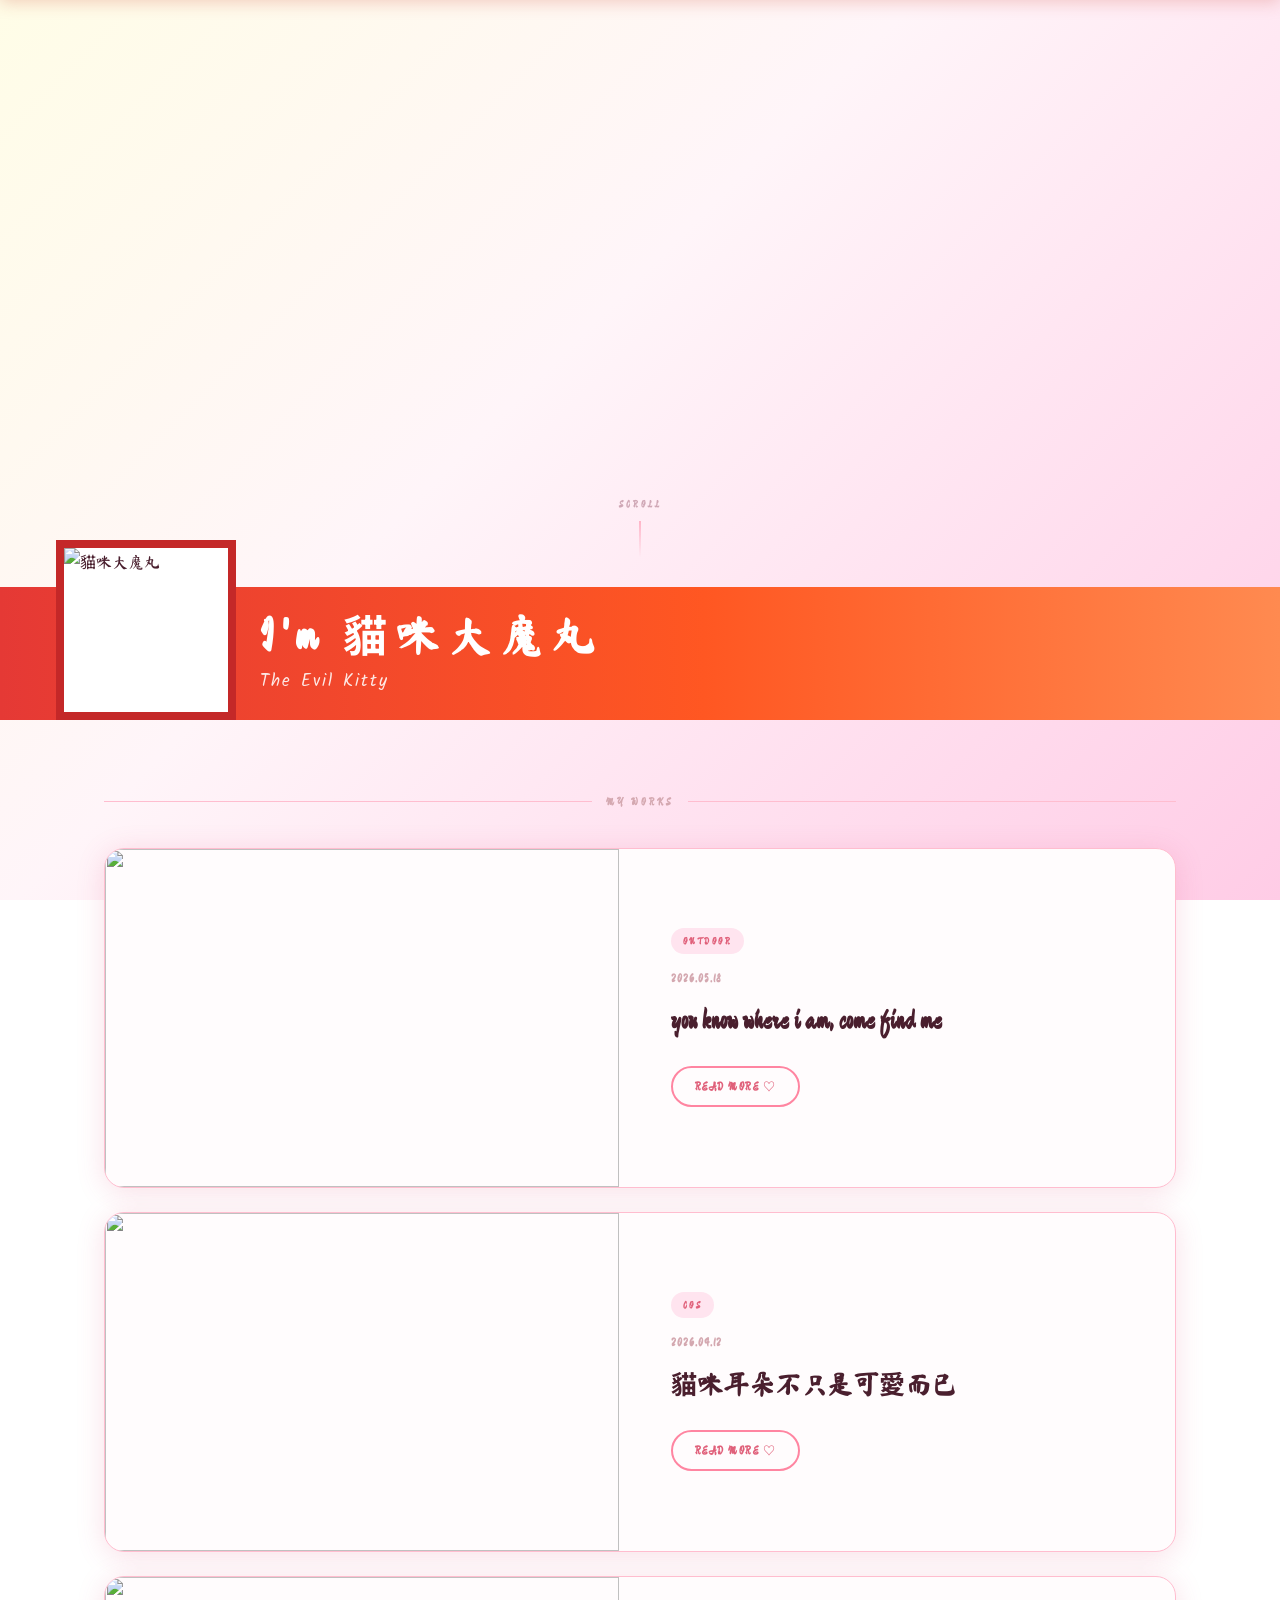
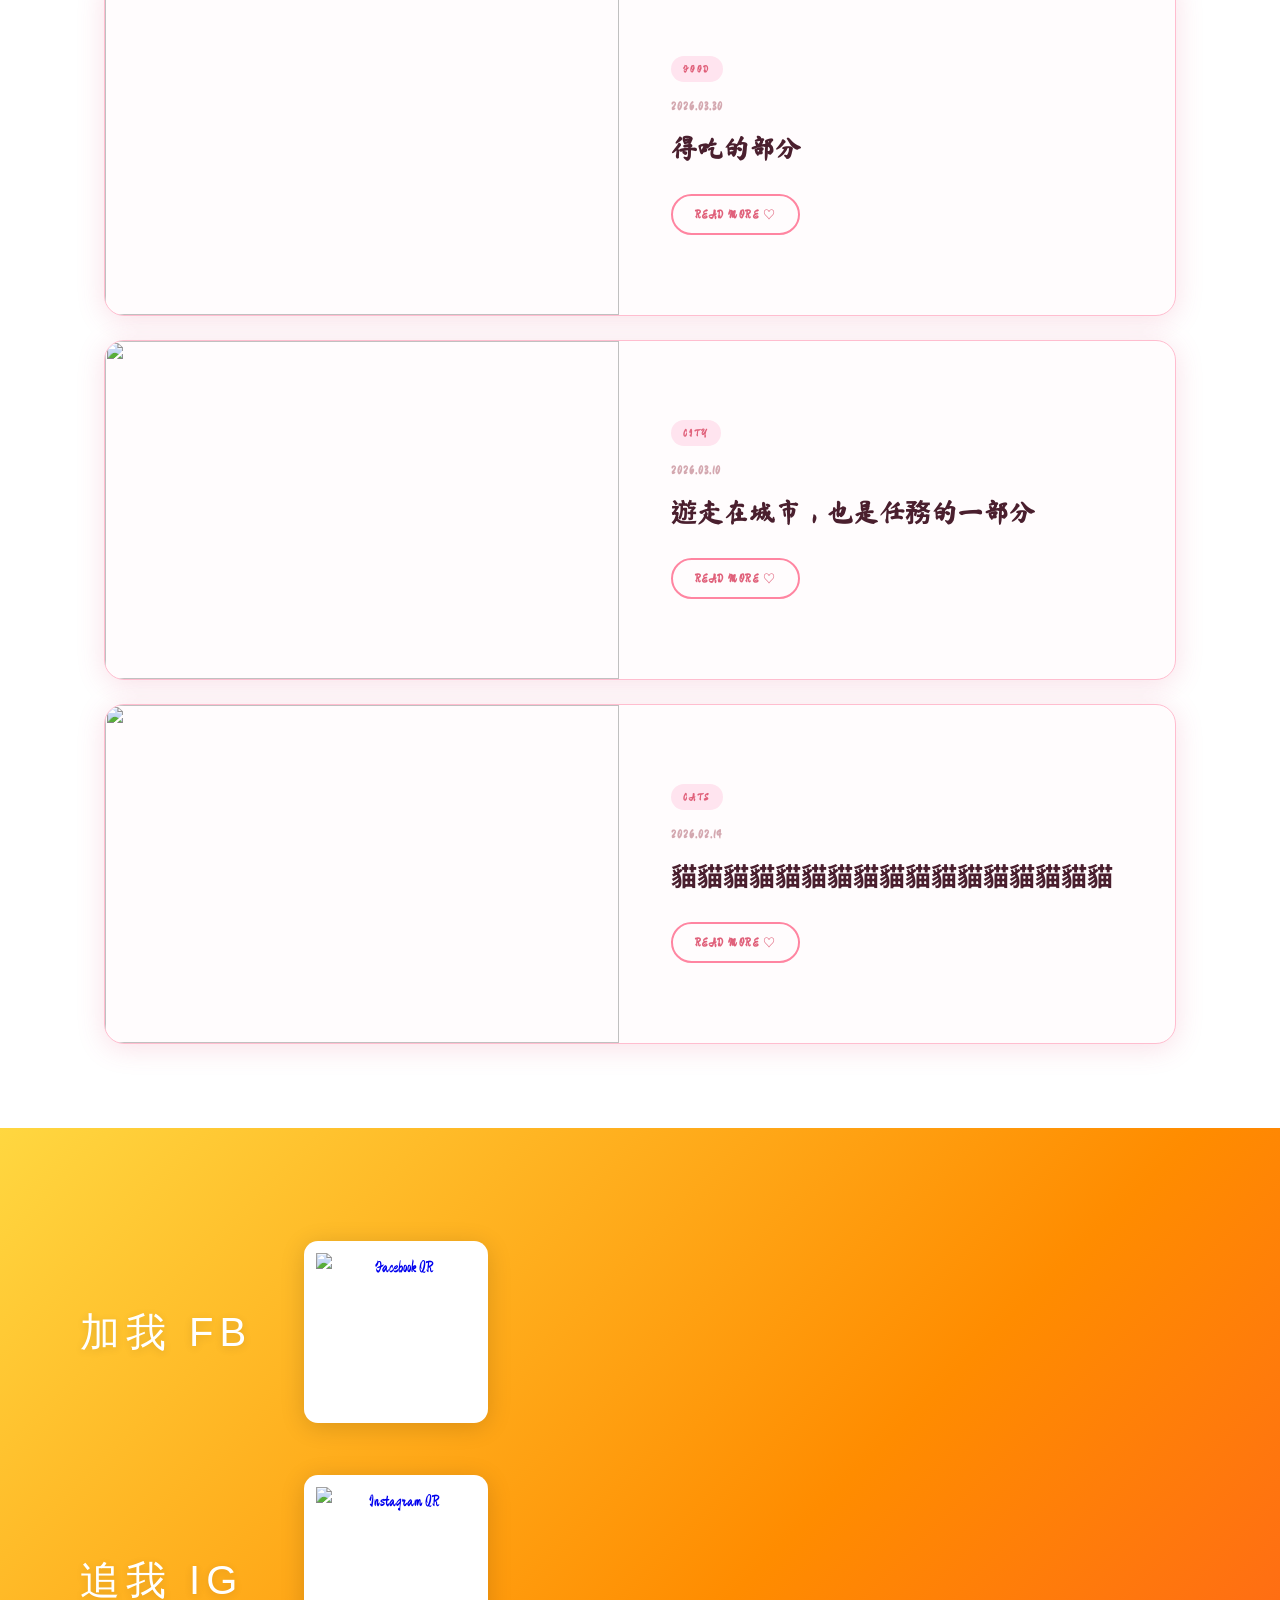
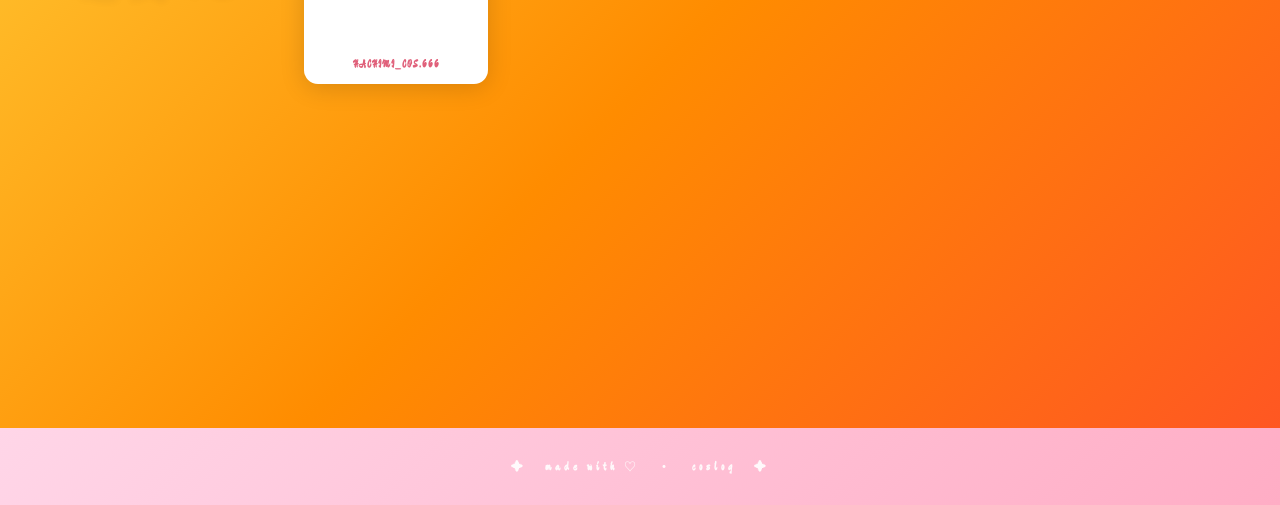
==== blog/index.html @ 072ed6ac "Add files via upload" ====
<!DOCTYPE html>
<html lang="zh-TW">
<head>
    <meta charset="UTF-8">
    <meta name="viewport" content="width=device-width, initial-scale=1.0">
    <title>貓咪大魔丸 の coslog</title>
    <link rel="stylesheet" href="style.css">
</head>
<body>

<!-- ====== FLOATING HEARTS BACKGROUND ====== -->
<div class="hearts-bg" id="hearts-bg"></div>

<!-- ====== STICKY NAV ====== -->
<nav class="sticky-nav" id="sticky-nav">
    <div class="nav-avatar">
        <img src="../elements/iconsmall.png" alt="avatar">
    </div>
    <span class="nav-brand" data-i18n="nav_brand">貓咪大魔丸 の Profile</span>
    <div class="nav-links">
        <a href="#about" data-i18n="nav_home">主頁</a>
        <a href="#works" data-i18n="nav_works">作品</a>
        <a href="#contact" data-i18n="nav_contact">聯繫我</a>
    </div>
    <div class="lang-wrapper">
        <button class="nav-lang" id="lang-btn" onclick="toggleLangMenu()">繁</button>
        <div class="lang-menu" id="lang-menu">
            <span class="lang-menu-item active" onclick="setLang('zh-tw')">繁體中文</span>
            <span class="lang-menu-item" onclick="setLang('zh-cn')">简体中文</span>
            <span class="lang-menu-item" onclick="setLang('en')">English</span>
            <span class="lang-menu-item" onclick="setLang('ja')">日本語</span>
        </div>
    </div>
</nav>

<!-- ====== SECTION 1 — ABOUT ====== -->
<section class="about-section" id="about">

    <div class="about-space">
        <div class="scroll-hint">
            <span data-i18n="scroll_hint">scroll</span>
            <div class="scroll-line"></div>
        </div>
    </div>

    <div class="about-band">
        <div class="about-photo">
            <img src="../elements/icon.png" alt="貓咪大魔丸">
        </div>
        <div class="about-info">
            <h2 class="about-name" data-i18n="about_name">I'm 貓咪大魔丸</h2>
            <p class="about-subtitle" data-i18n="about_subtitle">The Evil Kitty</p>
        </div>
    </div>

</section>

<!-- ====== SECTION 2 — WORKS ====== -->
<section class="works-section" id="works">
    <div class="container">
        <div class="section-label">
            <span data-i18n="works_label">my works</span>
        </div>

        <div class="posts-list">

            <a class="post-banner" href="post-1.html">
                <div class="banner-image">
                    <img class="slide active" src="../personal_blog/1/1.png" alt="">
                    <img class="slide" src="../personal_blog/1/2.JPG" alt="">
                </div>
                <div class="banner-body">
                    <span class="banner-tag">outdoor</span>
                    <p class="banner-date">2026.05.18</p>
                    <h2 class="banner-title" data-post-title="1">you know where i am, come find me</h2>
                    <span class="read-more-btn">read more ♡</span>
                </div>
            </a>

            <a class="post-banner" href="post-2.html">
                <div class="banner-image">
                    <img class="slide active" src="../personal_blog/2/1.jpg" alt="">
                    <img class="slide" src="../personal_blog/2/2.jpg" alt="">
                    <img class="slide" src="../personal_blog/2/3.jpg" alt="">
                    <img class="slide" src="../personal_blog/2/4.JPG" alt="">
                </div>
                <div class="banner-body">
                    <span class="banner-tag">cos</span>
                    <p class="banner-date">2026.04.12</p>
                    <h2 class="banner-title" data-post-title="2">貓咪耳朵不只是可愛而已</h2>
                    <span class="read-more-btn">read more ♡</span>
                </div>
            </a>

            <a class="post-banner" href="post-3.html">
                <div class="banner-image">
                    <img class="slide active" src="../personal_blog/3/1.jpg" alt="">
                    <img class="slide" src="../personal_blog/3/2.jpg" alt="">
                    <img class="slide" src="../personal_blog/3/3.jpg" alt="">
                </div>
                <div class="banner-body">
                    <span class="banner-tag">food</span>
                    <p class="banner-date">2026.03.30</p>
                    <h2 class="banner-title" data-post-title="3">得吃的部分</h2>
                    <span class="read-more-btn">read more ♡</span>
                </div>
            </a>

            <a class="post-banner" href="post-4.html">
                <div class="banner-image">
                    <img class="slide active" src="../personal_blog/4/1.JPG" alt="">
                    <img class="slide" src="../personal_blog/4/2.jpg" alt="">
                    <img class="slide" src="../personal_blog/4/3.jpg" alt="">
                </div>
                <div class="banner-body">
                    <span class="banner-tag">city</span>
                    <p class="banner-date">2026.03.10</p>
                    <h2 class="banner-title" data-post-title="4">遊走在城市，也是任務的一部分</h2>
                    <span class="read-more-btn">read more ♡</span>
                </div>
            </a>

            <a class="post-banner" href="post-5.html">
                <div class="banner-image">
                    <img class="slide active" src="../personal_blog/5/1.jpg" alt="">
                    <img class="slide" src="../personal_blog/5/2.jpg" alt="">
                    <img class="slide" src="../personal_blog/5/3.jpg" alt="">
                    <img class="slide" src="../personal_blog/5/4.jpg" alt="">
                    <img class="slide" src="../personal_blog/5/5.jpg" alt="">
                </div>
                <div class="banner-body">
                    <span class="banner-tag">cats</span>
                    <p class="banner-date">2026.02.14</p>
                    <h2 class="banner-title" data-post-title="5">貓貓貓貓貓貓貓貓貓貓貓貓貓貓貓貓貓</h2>
                    <span class="read-more-btn">read more ♡</span>
                </div>
            </a>

        </div>
    </div>
</section>

<!-- ====== SECTION 3 — CONTACT ====== -->
<section class="contact-section" id="contact">

    <div class="contact-content">
        <a class="qr-row" href="https://www.facebook.com/profile.php?id=100038332429070" target="_blank" rel="noopener">
            <span class="qr-label" data-i18n="contact_fb">加我 FB</span>
            <div class="qr-card">
                <img src="../elements/fb.png" alt="Facebook QR">
            </div>
        </a>
        <a class="qr-row" href="https://www.instagram.com/hachimi_cos.666/" target="_blank" rel="noopener">
            <span class="qr-label" data-i18n="contact_ig">追我 IG</span>
            <div class="qr-card">
                <img src="../elements/ig.png" alt="Instagram QR">
                <span class="qr-handle">HACHIMI_COS.666</span>
            </div>
        </a>
    </div>

    <!-- Doll decorations scattered at the bottom -->
    <div class="dolls-strip">
        <img class="doll-img" src="../elements/1.png" alt="" style="left:-1%;height:262px">
        <img class="doll-img" src="../elements/2.png" alt="" style="left:10%;height:238px">
        <img class="doll-img" src="../elements/3.png" alt="" style="left:23%;height:254px">
        <img class="doll-img" src="../elements/4.png" alt="" style="left:37%;height:275px">
        <img class="doll-img" src="../elements/5.png" alt="" style="left:52%;height:260px">
        <img class="doll-img" src="../elements/6.png" alt="" style="left:66%;height:242px">
        <img class="doll-img" src="../elements/7.png" alt="" style="left:80%;height:256px">
    </div>

</section>

<!-- ====== FOOTER ====== -->
<footer class="site-footer">
    <p>✦ &nbsp; made with ♡ &nbsp; · &nbsp; coslog &nbsp; ✦</p>
</footer>

<script>
(function () {

    /* ---- i18n ---- */
    var LANGS = ['zh-tw', 'zh-cn', 'en', 'ja'];
    var LANG_LABELS = { 'zh-tw': '繁', 'zh-cn': '简', 'en': 'EN', 'ja': '日' };
    var LANG_LINE   = { 'zh-tw': 0, 'zh-cn': 1, 'en': 2, 'ja': 3 };

    var i18n = {
        'zh-tw': {
            'nav_brand':     '貓咪大魔丸 の Profile',
            'nav_home':      '主頁',
            'nav_works':     '作品',
            'nav_contact':   '聯繫我',
            'about_name':    "I'm 貓咪大魔丸",
            'about_subtitle':'The Evil Kitty',
            'scroll_hint':   'scroll',
            'works_label':   'my works',
            'contact_fb':    '加我 FB',
            'contact_ig':    '追我 IG',
        },
        'zh-cn': {
            'nav_brand':     '猫咪大魔丸 の Profile',
            'nav_home':      '主页',
            'nav_works':     '作品',
            'nav_contact':   '联系我',
            'about_name':    "I'm 猫咪大魔丸",
            'about_subtitle':'The Evil Kitty',
            'scroll_hint':   'scroll',
            'works_label':   '我的作品',
            'contact_fb':    '加我 FB',
            'contact_ig':    '追我 IG',
        },
        'en': {
            'nav_brand':     '貓咪大魔丸 · Profile',
            'nav_home':      'Home',
            'nav_works':     'Works',
            'nav_contact':   'Contact',
            'about_name':    "I'm 貓咪大魔丸",
            'about_subtitle':'The Evil Kitty',
            'scroll_hint':   'scroll',
            'works_label':   'my works',
            'contact_fb':    'Add me on FB',
            'contact_ig':    'Follow me on IG',
        },
        'ja': {
            'nav_brand':     '猫耳魔丸 の Profile',
            'nav_home':      'ホーム',
            'nav_works':     '作品',
            'nav_contact':   '連絡先',
            'about_name':    "I'm 貓咪大魔丸",
            'about_subtitle':'The Evil Kitty',
            'scroll_hint':   'スクロール',
            'works_label':   '作品集',
            'contact_fb':    'FBを追加',
            'contact_ig':    'IGをフォロー',
        }
    };

    var currentLang = 'zh-tw';
    var postTitles  = {};   /* { 1: ['zh-tw', 'zh-cn', 'en', 'ja'], ... } */

    /* Apply one post's title to its banner element */
    function applyPostTitle(id) {
        var el    = document.querySelector('[data-post-title="' + id + '"]');
        var lines = postTitles[id];
        if (!el || !lines || !lines.length) return;
        var idx = LANG_LINE[currentLang] !== undefined ? LANG_LINE[currentLang] : 0;
        el.textContent = lines[idx] || el.textContent;
    }

    function applyLang(lang) {
        currentLang = lang;
        localStorage.setItem('lang', lang);
        document.documentElement.lang = lang === 'zh-tw' ? 'zh-TW' : lang === 'zh-cn' ? 'zh-CN' : lang;
        var data = i18n[lang] || i18n['zh-tw'];
        document.querySelectorAll('[data-i18n]').forEach(function (el) {
            var key = el.getAttribute('data-i18n');
            if (data[key] !== undefined) el.textContent = data[key];
        });
        var btn = document.getElementById('lang-btn');
        if (btn) btn.textContent = LANG_LABELS[lang] || lang;
        document.querySelectorAll('.lang-menu-item').forEach(function (item, idx) {
            item.classList.toggle('active', LANGS[idx] === lang);
        });
        /* update all banner titles */
        [1, 2, 3, 4, 5].forEach(applyPostTitle);
    }

    window.setLang = function (lang) {
        applyLang(lang);
        var menu = document.getElementById('lang-menu');
        if (menu) menu.classList.remove('open');
    };

    window.toggleLangMenu = function () {
        var menu = document.getElementById('lang-menu');
        if (menu) menu.classList.toggle('open');
    };

    document.addEventListener('click', function (e) {
        if (!e.target.closest('.lang-wrapper')) {
            var menu = document.getElementById('lang-menu');
            if (menu) menu.classList.remove('open');
        }
    });

    /* ---- Floating Hearts ---- */
    var container = document.getElementById('hearts-bg');
    var COUNT = 26;
    var COLORS = [
        [255, 182, 200],
        [255, 150, 175],
        [255, 105, 140],
        [255, 200, 215],
        [240,  96, 128],
    ];

    function rand(min, max) { return Math.random() * (max - min) + min; }

    for (var i = 0; i < COUNT; i++) {
        (function () {
            var el = document.createElement('div');
            el.className = 'heart';
            el.textContent = '♥';

            var size    = rand(18, 108);
            var blur    = Math.pow((size - 18) / 90, 0.75) * 13;
            var c       = COLORS[Math.floor(Math.random() * COLORS.length)];
            var opacity = rand(0.25, 0.62);
            var xPct    = rand(0, 52);
            var drift   = rand(-25, 55);
            var rot     = rand(-22, 22);
            var dur     = rand(11, 24);
            var delay   = rand(0, 18);

            el.style.cssText = [
                'bottom:-120px',
                'left:' + xPct.toFixed(1) + '%',
                'font-size:' + size.toFixed(1) + 'px',
                'color:rgba(' + c[0] + ',' + c[1] + ',' + c[2] + ',' + opacity.toFixed(2) + ')',
                'filter:blur(' + blur.toFixed(1) + 'px)',
                '--drift:' + drift.toFixed(1) + 'px',
                '--rot:' + rot.toFixed(1) + 'deg',
                'animation:floatHeart ' + dur.toFixed(1) + 's linear ' + delay.toFixed(1) + 's infinite',
                'position:absolute',
                'line-height:1',
                'pointer-events:none',
            ].join(';');

            container.appendChild(el);
        })();
    }

    /* ---- Sticky Nav ---- */
    var stickyNav = document.getElementById('sticky-nav');

    window.addEventListener('scroll', function () {
        stickyNav.classList.toggle('visible', window.scrollY > 320);
    }, { passive: true });

    /* ---- Hover-triggered loop slideshow -
---- blog/style.css ----
@import url('https://fonts.googleapis.com/css2?family=Ma+Shan+Zheng&family=Noto+Sans+TC:wght@300;400;500;700&family=Noto+Sans+JP:wght@400;700&family=Kalam:wght@400;700&display=swap');

*, *::before, *::after { box-sizing: border-box; margin: 0; padding: 0; }

:root {
    --bg-card: #fffcfd;
    --pink-100: #ffe4ef;
    --pink-200: #ffbdcf;
    --pink-300: #ff85a1;
    --pink-400: #e0607a;
    --text-900: #4a1f2e;
    --text-700: #7a4055;
    --text-300: #d4a8b0;
    --shadow: 0 2px 16px rgba(220,80,120,.1);
    --shadow-md: 0 4px 28px rgba(220,80,120,.18);
    --shadow-lg: 0 8px 48px rgba(220,80,120,.28);
    --r: 20px;
    --r-sm: 12px;
    --red-grad: linear-gradient(90deg, #E53935 0%, #FF5722 55%, #FF8A50 100%);
    --warm-grad: linear-gradient(135deg, #FFD740 0%, #FF8C00 55%, #FF5722 100%);
}

html { scroll-behavior: smooth; }

/* Cream → pink fixed background */
body {
    font-family: 'Ma Shan Zheng', 'Noto Sans TC', 'PingFang TC', 'Microsoft JhengHei', sans-serif;
    background: linear-gradient(135deg, #FFFDE7 0%, #FFF5F9 42%, #FFCCE6 100%);
    background-attachment: fixed;
    color: var(--text-900);
    min-height: 100vh;
    line-height: 1.8;
}

::-webkit-scrollbar { width: 7px; }
::-webkit-scrollbar-track { background: #ffe4ef; }
::-webkit-scrollbar-thumb { background: var(--pink-300); border-radius: 4px; }

/* ==========================================
   FLOATING HEARTS
   ========================================== */
.hearts-bg {
    position: fixed;
    inset: 0;
    z-index: 1;
    pointer-events: none;
}

@keyframes floatHeart {
    0%   { transform: translateX(0) translateY(0) rotate(0deg); opacity: 0; }
    8%   { opacity: 1; }
    84%  { opacity: 1; }
    100% {
        transform: translateX(var(--drift,20px)) translateY(calc(-120vh - 500px)) rotate(var(--rot,10deg));
        opacity: 0;
    }
}

/* ==========================================
   STICKY NAV  (red→orange, slides in on scroll)
   ========================================== */
.sticky-nav {
    position: fixed;
    top: 0; left: 0; right: 0;
    z-index: 100;
    background: var(--red-grad);
    height: 64px;
    padding: 0 36px;
    display: flex;
    align-items: center;
    gap: 18px;
    transform: translateY(-100%);
    transition: transform .32s ease;
    box-shadow: 0 2px 16px rgba(200,60,40,.25);
}

.sticky-nav.visible { transform: translateY(0); }

.nav-avatar {
    width: 46px; height: 46px;
    border-radius: 50%;
    border: 2.5px solid rgba(255,255,255,.65);
    overflow: hidden;
    flex-shrink: 0;
}

.nav-avatar img { width: 100%; height: 100%; object-fit: cover; display: block; }

.nav-avatar-placeholder {
    width: 100%; height: 100%;
    background: rgba(255,255,255,.25);
    display: flex; align-items: center; justify-content: center;
    font-size: 22px; color: white;
}

.nav-brand {
    font-family: 'Ma Shan Zheng', 'Noto Sans TC', sans-serif;
    font-size: 15px;
    color: white;
    letter-spacing: 2px;
    flex: 1;
    white-space: nowrap;
}

.nav-links {
    display: flex;
    gap: 28px;
}

.nav-links a {
    font-family: 'Ma Shan Zheng', 'Noto Sans TC', sans-serif;
    font-size: 17px;
    color: white;
    text-decoration: none;
    letter-spacing: 2px;
    transition: opacity .2s;
}

.nav-links a:hover { opacity: .72; }

.nav-lang {
    font-family: 'Ma Shan Zheng', 'Noto Sans TC', sans-serif;
    font-size: 17px;
    color: white;
    letter-spacing: 2px;
    background: none;
    border: none;
    cursor: pointer;
    padding: 4px 8px;
    border-radius: 6px;
    transition: background .2s;
}

.nav-lang:hover { background: rgba(255,255,255,.15); }

.lang-wrapper { position: relative; margin-left: 6px; }

.lang-menu {
    position: absolute;
    top: calc(100% + 10px);
    right: 0;
    background: rgba(170, 30, 10, 0.97);
    border-radius: 10px;
    overflow: hidden;
    display: none;
    box-shadow: 0 4px 24px rgba(0,0,0,.25);
    min-width: 132px;
    z-index: 200;
}

.lang-menu.open { display: block; }

.lang-menu-item {
    display: block;
    padding: 11px 18px;
    color: white;
    font-family: 'Ma Shan Zheng', 'Noto Sans TC', sans-serif;
    font-size: 15px;
    letter-spacing: 1px;
    cursor: pointer;
    transition: background .15s;
    user-select: none;
}

.lang-menu-item:hover { background: rgba(255,255,255,.15); }
.lang-menu-item.active { background: rgba(255,255,255,.22); }

/* ==========================================
   ABOUT SECTION  (page 1, 16:9 viewport)
   ========================================== */
.about-section {
    aspect-ratio: 16 / 9;
    display: flex;
    flex-direction: column;
    position: relative;
    z-index: 2;
}

.about-space {
    flex: 1;
    display: flex;
    align-items: flex-end;
    justify-content: center;
    padding-bottom: 30px;
}

.scroll-hint {
    display: flex;
    flex-direction: column;
    align-items: center;
    gap: 8px;
    color: rgba(155, 90, 110, 0.48);
    font-size: 10px; font-weight: 700;
    letter-spacing: 3px; text-transform: uppercase;
    animation: hintBounce 2.2s ease-in-out infinite;
    user-select: none;
}

.scroll-line { width: 1.5px; height: 36px; background: linear-gradient(to bottom, rgba(255,133,161,.55), transparent); }

@keyframes hintBounce {
    0%, 100% { transform: translateY(0); }
    50% { transform: translateY(8px); }
}

/* Red-orange band at bottom of about section */
.about-band {
    background: var(--red-grad);
    padding: 22px 60px 22px 260px;
    min-height: 108px;
    display: flex;
    align-items: center;
    position: relative;
}

/* Profile photo — sticks up from the band */
.about-photo {
    position: absolute;
    left: 56px;
    bottom: 0;
    width: 180px;
    height: 180px;
    border: 8px solid #c42828;
    overflow: hidden;
    background: white;
}

.about-photo img { width: 100%; height: 100%; object-fit: cover; display: block; }

.about-photo-placeholder {
    width: 100%; height: 100%;
    background: linear-gradient(135deg, #ffe4ef, #ffbdcf);
    display: flex; align-items: center; justify-content: center;
    font-size: 64px; color: var(--pink-300);
}

.about-info { color: white; }

.about-name {
    font-family: 'Ma Shan Zheng', 'Noto Sans TC', sans-serif;
    font-size: clamp(28px, 4vw, 44px);
    letter-spacing: 8px;
    line-height: 1.2;
    margin-bottom: 6px;
}

.about-subtitle {
    font-family: 'Kalam', 'Ma Shan Zheng', cursive;
    font-size: 17px;
    letter-spacing: 2px;
    color: rgba(255,255,255,.88);
}

#works, #contact { scroll-margin-top: 70px; }

/* ==========================================
   WORKS SECTION  (transparent, shows body bg + hearts)
   ========================================== */
.works-section {
    position: relative;
    z-index: 2;
    padding: 72px 0 84px;
}

.container { max-width: 1120px; margin: 0 auto; padding: 0 24px; }

.section-label {
    display: flex;
    align-items: center;
    gap: 14px;
    font-size: 11px;
    font-weight: 700;
    letter-spacing: 3px;
    text-transform: uppercase;
    color: var(--text-300);
    margin-bottom: 36px;
}

.section-label::before, .section-label::after {
    content: ''; flex: 1; height: 1px;
    background: var(--pink-200);
}

.posts-list { display: flex; flex-direction: column; gap: 24px; }

/* Post banner */
.post-banner {
    display: grid;
    grid-template-columns: 48% 52%;
    background: var(--bg-card);
    border-radius: var(--r);
    border: 1px solid var(--pink-200);
    box-shadow: var(--shadow-md);
    overflow: hidden;
    text-decoration: none;
    color: inherit;
    min-height: 340px;
    transition: box-shadow .35s, transform .35s;
}

.post-banner:hover { box-shadow: var(--shadow-lg); transform: translateY(-4px); }

.banner-image { position: relative; overflow: hidden; }

.banner-image .slide {
    position: absolute; inset: 0;
    width: 100%; height: 100%;
    object-fit: cover;
    opacity: 0;
    transition: opacity .55s ease;
}

.banner-image .slide.active { opacity: 1; }

.banner-body {
    padding: 44px 52px;
    display: flex;
    flex-direction: column;
    justify-content: center;
}

.banner-tag {
    display: inline-block;
    background: var(--pink-100);
    color: var(--pink-400);
    font-size: 10px; font-weight: 800;
    letter-spacing: 2.5px;
    text-transform: uppercase;
    padding: 4px 12px;
    border-radius: 20px;
    margin-bottom: 14px;
    width: fit-content;
}

.banner-date { font-size: 12px; color: var(--text-300); font-weight: 700; letter-spacing: 1px; margin-bottom: 12px; }

.banner-title {
    font-family: 'Ma Shan Zheng', 'Noto Sans TC', sans-serif;
    font-size: 26px; line-height: 1.45;
    color: var(--text-900);
    margin-bottom: 26px;
}

.read-more-btn {
    display: inline-flex; align-items: center; gap: 6px;
    color: var(--pink-400);
    font-size: 12px; font-weight: 800;
    letter-spacing: 1.5px; text-transform: uppercase;
    padding: 8px 22px;
    border: 2px solid var(--pink-300);
    border-radius: 30px;
    width: fit-content;
    transition: .25s;
}

.post-banner:hover .read-more-btn { background: var(--pink-300); color: white; }

/* ==========================================
   CONTACT SECTION  (warm yellow→orange, page 3)
   ========================================== */
.contact-section {
    background: var(--warm-grad);
    min-height: 100vh;
    position: relative;
    z-index: 2;
    overflow: hidden;
}

.contact-content {
    display: flex;
    flex-direction: column;
    gap: 52px;
    align-items: flex-start;
    justify-content: center;
    min-height: 100vh;
    padding: 80px 80px 310px;
}

/* Doll characters scattered at the bottom */
.dolls-strip {
    position: absolute;
    bottom: 0;
    left: 0;
    right: 0;
    height: 285px;
    pointer-events: none;
}

.doll-img {
    position: absolute;
    bottom: 0;
    width: auto;
}

.qr-row {
    display: flex;
    align-items: center;
    gap: 44px;
    text-decoration: none;
    transition: transform .25s;
}

.qr-row:hover { transform: translateX(8px); }

.qr-label {
    font-family: 'ZCOOL QingKe HuangYou', sans-serif;
    font-size: clamp(28px, 4vw, 40px);
    color: white;
    letter-spacing: 6px;
    min-width: 180px;
    text-shadow: 0 2px 8px rgba(0,0,0,.12);
}

.qr-card {
    background: white;
    border-radius: 14px;
    padding: 12px 12px 10px;
    box-shadow: 0 4px 24px rgba(0,0,0,.15);
    text-align: center;
}

.qr-card img { width: 160px; height: 160px; display: block; }

.qr-handle {
    display: block;
    font-size: 11px;
    font-weight: 800;
    letter-spacing: 1px;
    color: #E0607A;
    margin-top: 7px;
}

.qr-placeholder {
    width: 160px; height: 160px;
    background: #f5f5f5;
    display: flex; align-items: center; justify-content: center;
    color: #bbb;
    font-size: 13px;
    font-weight: 700;
    letter-spacing: 1px;
}

/* ==========================================
   FOOTER
   ========================================== */
.site-footer {
    background: linear-gradient(135deg, #ffd6e8, #ffadc5);
    text-align: center;
    padding: 28px 20px;
    position: relative;
    z-index: 2;
}

.site-footer p { color: rgba(255,255,255,.9); font-size: 12px; font-weight: 700; letter-spacing: 4px; }

/* ==========================================
   POST DETAIL PAGE — NEW LAYOUT
   ========================================== */
.post-detail-container {
    display: flex;
    flex-direction: column;
    min-height: 100vh;
    background: white;
}

.post-detail-top {
    background: var(--red-grad);
    height: 120px;
    display: flex;
    align-items: center;
    padding: 0 60px;
    position: relative;
    box-shadow: 0 4px 16px rgba(200,60,40,.15);
}

.post-detail-nav {
    display: flex;
    align-items: center;
    justify-content: space-between;
    width: 100%;
}

.post-detail-back {
    color: white;
    text-decoration: none;
    font-family: 'Ma Shan Zheng', 'Noto Sans TC', sans-serif;
    font-size: 14px;
    letter-spacing: 2px;
    padding: 6px 14px;
    border: 1.5px solid rgba(255,255,255,.5);
    border-radius: 6px;
    transition: .25s;
}

.post-detail-back:hover { background: rgba(255,255,255,.1); }

.post-detail-title {
    font-family: 'Ma Shan Zheng', 'Noto Sans TC', sans-serif;
    font-size: 20px;
    color: white;
    letter-spacing: 3px;
    flex: 1;
    text-align: center;
}

.post-detail-middle {
    flex: 1;
    display: grid;
    grid-template-columns: 1fr 1fr;
    gap: 0;
    background: white;
}

.post-detail-images {
    position: relative;
    overflow: hidden;
    background: #f5f5f5;
}

.post-detail-images img {
    width: 100%;
    height: 100%;
    object-fit: cover;
    display: block;
    transition: opacity .55s ease;
}

.post-detail-images img:not(.active) {
    opacity: 0;
    position: absolute;
    inset: 0;
}

.post-detail-content {
    background: linear-gradient(135deg, #ffe4ef 0%, #ffcce6 100%);
    padding: 60px;
    display: flex;
    flex-direction: column;
    justify-content: center;
}

.post-detail-content h2 {
    font-family: 'Ma Shan Zheng', 'Noto Sans TC', sans-serif;
    font-size: 32px;
    color: var(--text-900);
    line-height: 1.4;
    margin-bottom: 28px;
    letter-spacing: 2px;
}

.post-detail-content .text-block {
    font-family: 'Ma Shan Zheng', 'Noto Sans TC', 'PingFang TC', 'Microsoft JhengHei', sans-serif;
    font-size: 15px;
    line-height: 1.8;
    color: var(--text-700);
    margin-bottom: 18px;
}

.post-detail-bottom {
    background: var(--warm-grad);
    height: 100px;
    display: flex;
    align-items: center;
    padding: 0 60px;
    position: relative;
}

.post-detail-footer-text {
    font-family: 'Ma Shan Zheng', 'Noto Sans TC', sans-serif;
    font-size: 14px;
    color: white;
    letter-spacing: 2px;
}

/* ==========================================
   POST PAGE — HERO
   ========================================== */
.post-hero {
    background: linear-gradient(150deg, #ffd6e8 0%, #ffadc5 50%, #ff85a1 100%);
    padding: 52px 24px 60px;
    text-align: center;
    position: relative;
}

.back-link {
    position: absolute; top: 22px; left: 22px;
    display: inline-flex; align-items: center; gap: 6px;
    color: rgba(255,255,255,.9);
    text-decoration: none;
    font-size: 11px; font-weight: 800; letter-spacing: 1.5px;
    text-transform: uppercase;
    padding: 5px 14px;
    border: 1.5px solid rgba(255,255,255,.5);
    border-radius: 20px;
    transition: .25s;
}

.back-link:hover { background: rgba(255,255,255,.2); border-color: white; }

.post-hero-tag {
    display: inline-block;
    background: rgba(255,255,255,.25); color: white;
    font-size: 10px; font-weight: 800; letter-spacing: 2.5px;
    text-transform: uppercase;
    padding: 4px 16px; border-radius: 20px;
    margin-bottom: 18px;
}

.post-hero-title {
    font-family: 'ZCOOL QingKe HuangYou', 'Pacifico', sans-serif;
    font-size: clamp(26px, 5vw, 50px);
    color: white;
    text-shadow: 0 2px 10px rgba(140,20,60,.2);
    line-height: 1.3;
    max-width: 680px;
    margin: 0 auto 16px;
}

.post-hero-date { color: rgba(255,255,255,.75); font-size: 12px; font-weight: 700; letter-spacing: 2px; }

/* ==========================================
   POST PAGE — BODY
   ========================================== */
.post-body { max-width: 760px; margin: 0 auto; padding: 52px 24px 64px; }

.gallery { display: grid; gap: 8px; margin-bottom: 48px; }
.gallery-1 { grid-template-columns: 1fr; }
.gallery-2 { grid-template-columns: 1fr 1fr; }
.gallery-3 { grid-template-columns: 1fr 1fr; }
.gallery-4 { grid-template-columns: 1fr 1fr; }
.gallery-5 { grid-template-columns: 1fr 1fr; }

.gallery img {
    width: 100%; height: 100%; object-fit: cover; display: block;
    border-radius: 12px; aspect-ratio: 4/3; transition: opacity .3s;
}

.gallery img:hover { opacity: .9; }
.gallery-3 .g-main, .gallery-5 .g-main { grid-column: 1/-1; aspect-ratio: 16/9; }

.deco { text-align: center; color: var(--pink-300); font-size: 17px; letter-spacing: 10px; margin: 32px 0; }

.lang-block {
    margin-bottom: 20px; padding: 24px 28px;
    background: var(--bg-card);
    border-radius: var(--r-sm);
    border-left: 3px solid var(--pink-300);
    box-shadow: var(--shadow);
}

.lang-block:nth-child(2) { border-left-color: var(--pink-200); }
.lang-block:nth-child(3) { border-left-color: var(--pink-100); }

.lang-tag {
    display: inline-block;
    font-size: 10px; font-weight: 800; letter-spacing: 2px; text-transform: uppercase;
    color: var(--pink-400); background: var(--pink-100);
    padding: 2px 10px; border-radius: 10px; margin-bottom: 14px;
}

.lang-block p { font-size: 15.5px; line-height: 2; color: var(--text-700); }
.lang-zh p { font-family: 'Ma Shan Zheng','Noto Sans TC',sans-serif; font-size: 16px; color: var(--text-900); }
.lang-en p { font-style: italic; }
.lang-ja p { font-family: 'Noto Sans TC',sans-serif; }

.post-nav {
    max-width: 760px; margin: 0 auto 60px; padding: 0 24px;
    display: flex; gap: 14px; justify-content: space-between;
}

.post-nav a {
    flex: 1; padding: 14px 18px;
    background: var(--bg-card); border: 1px solid var(--pink-200);
    border-radius: var(--r-sm);
    text-decoration: none; color: var(--text-900);
    font-size: 13px; font-weight: 600; transition: .25s;
}

.post-nav a:hover { background: var(--pink-100); border-color: var(--pink-300); transform: translateY(-2px); box-shadow: var(--shadow); }

.nav-dir { display: block; font-size: 10px; color: var(--pink-400); font-weight: 800; letter-spacing: 1.5px; text-transform: uppercase; margin-bottom: 4px; }
.nav-prev { text-align: left; }
.nav-next { text-align: right; }
.post-nav .spacer { flex: 1; }

/* ==========================================
   POST EG LAYOUT  (matches eg/1-5 design)
   ========================================== */
.post-eg-layout {
    min-height: 100vh;
    padding-top: 64px;
    display: flex;
    align-items: center;
    background: linear-gradient(160deg, #fff8fa 0%, #fff0f5 60%, #ffe8f2 100%);
    position: relative;
    z-index: 2;
    overflow: hidden;
}

.post-bg-heart {
    position: absolute;
    color: rgba(255, 182, 200, 0.22);
    line-height: 1;
    pointer-events: none;
    user-select: none;
    z-index: 0;
    font-size: 380px;
}
.post-bg-heart--1 { top: -40px; right: 4%; }
.post-bg-heart--2 { bottom: -60px; right: 18%; font-size: 280px; }

/* Photo collage area */
.post-eg-photos {
    flex: 0 0 56%;
    position: relative;
    min-height: calc(100vh - 64px);
    z-index: 2;
}

.post-photo-card {
    position: absolute;
    background: white;
    padding: 6px;
    box-shadow: 0 4px 22px rgba(0,0,0,.13);
    transition: box-shadow .3s, transform .3s;
}

.post-photo-card img {
    display: block;
    width: 100%;
    height: 100%;
    object-fit: cover;
}

/* 2-photo layout — eg/1: two landscape photos staggered */
.photos-2 .post-photo-card:nth-child(1) {
    width: 390px; height: 272px;
    top: 12%; left: 3%;
    transform: rotate(-2deg);
}
.photos-2 .post-photo-card:nth-child(1):hover { transform: rotate(-2deg) scale(1.03); box-shadow: 0 10px 36px rgba(0,0,0,.2); }
.photos-2 .post-photo-card:nth-child(2) {
    width: 360px; height: 250px;
    top: 50%; left: 20%;
    transform: rotate(1.5deg);
}
.photos-2 .post-photo-card:nth-child(2):hover { transform: rotate(1.5deg) scale(1.03); box-shadow: 0 10px 36px rgba(0,0,0,.2); }

/* 3-photo layout — eg/3: 1 large upper-left + 1 lower-left + 1 right */
.photos-3 .post-photo-card:nth-child(1) {
    width: 300px; height: 205px;
    top: 12%; left: 3%;
    transform: rotate(-1.5deg);
}
.photos-3 .post-photo-card:nth-child(1):hover { transform: rotate(-1.5deg) scale(1.03); box-shadow: 0 10px 36px rgba(0,0,0,.2); }
.photos-3 .post-photo-card:nth-child(2) {
    width: 220px; height: 290px;
    top: 16%; left: 38%;
    transform: rotate(2deg);
}
.photos-3 .post-photo-card:nth-child(2):hover { transform: rotate(2deg) scale(1.03); box-shadow: 0 10px 36px rgba(0,0,0,.2); }
.photos-3 .post-photo-card:nth-child(3) {
    width: 270px; height: 190px;
    top: 54%; left: 10%;
    transform: rotate(1deg);
}
.photos-3 .post-photo-card:nth-child(3):hover { transform: rotate(1deg) scale(1.03); box-shadow: 0 10px 36px rgba(0,0,0,.2); }

/* 4-photo layout — eg/2: 1 tall portrait left + 3 arranged right */
.photos-4 .post-photo-card:nth-child(1) {
    width: 168px; height: 380px;
    top: 8%; left: 2%;
    transform: rotate(-2deg);
}
.photos-4 .post-photo-card:nth-child(1):hover { transform: rotate(-2deg) scale(1.03); box-shadow: 0 10px 36px rgba(0,0,0,.2); }
.photos-4 .post-photo-card:nth-child(2) {
    width: 178px; height: 320px;
    top: 5%; left: 28%;
    transform: rotate(1.5deg);
}
.photos-4 .post-photo-card:nth-child(2):hover { transform: rotate(1.5deg) scale(1.03); box-shadow: 0 10px 36px rgba(0,0,0,.2); }
.photos-4 .post-photo-card:nth-child(3) {
    width: 158px; height: 220px;
    top: 12%; left: 52%;
    transform: rotate(-1deg);
}
.photos-4 .post-photo-card:nth-child(3):hover { transform: rotate(-1deg) scale(1.03); box-shadow: 0 10px 36px rgba(0,0,0,.2); }
.photos-4 .post-photo-card:nth-child(4) {
    width: 200px; height: 155px;
    top: 54%; left: 32%;
    transform: rotate(2deg);
}
.photos-4 .post-photo-card:nth-child(4):hover { transform: rotate(2deg) scale(1.03); box-shadow: 0 10px 36px rgba(0,0,0,.2); }

/* 5-photo layout — eg/5: 2-row grid */
.photos-5 .post-photo-card:nth-child(1) {
    width: 210px; height: 148px;
    top: 8%; left: 2%;
    transform: rotate(-1.5deg);
}
.photos-5 .post-photo-card:nth-child(1):hover { transform: rotate(-1.5deg) scale(1.03); box-shadow: 0 10px 36px rgba(0,0,0,.2); }
.photos-5 .post-photo-card:nth-child(2) {
    width: 195px; height: 148px;
    top: 8%; left: 38%;
    transform: rotate(1deg);
}
.photos-5 .post-photo-card:nth-child(2):hover { transform: rotate(1deg) scale(1.03); box-shadow: 0 10px 36px rgba(0,0,0,.2); }
.photos-5 .post-photo-card:nth-child(3) {
    width: 175px; height: 175px;
    top: 44%; left: 2%;
    transform: rotate(2deg);
}
.photos-5 .post-photo-card:nth-child(3):hover { transform: rotate(2deg) scale(1.03); box-shadow: 0 10px 36px rgba(0,0,0,.2); }
.photos-5 .post-photo-card:nth-child(4) {
    width: 185px; height: 165px;
    top: 44%; left: 32%;
    transform: rotate(-1deg);
}
.photos-5 .post-photo-card:nth-child(4):hover { transform: rotate(-1deg) scale(1.03); box-shadow: 0 10px 36px rgba(0,0,0,.2); }
.photos-5 .post-photo-card:nth-child(5) {
    width: 165px; height: 200px;
    top: 28%; left: 68%;
    transform: rotate(1.5deg);
}
.photos-5 .post-photo-card:nth-child(5):hover { transform: rotate(1.5deg) scale(1.03); box-shadow: 0 10px 36px rgba(0,0,0,.2); }

/* warm-bg variant for post-4 (city/orange theme matching eg/4) */
.post-eg-layout.warm-bg {
    background: linear-gradient(160deg, #fff8e1 0%, #fff0c0 60%, #ffe08a 100%);
}
.warm-bg .post-bg-heart { color: rgba(255, 160, 40, 0.2); }

/* eg/4: 3 tall portrait photos side by side */
.warm-bg .photos-3 .post-photo-card:nth-child(1) {
    width: 172px; height: 300px;
    top: 10%; left: 3%;
    transform: rotate(-2.5deg);
}
.warm-bg .photos-3 .post-photo-card:nth-child(1):hover { transform: rotate(-2.5deg) scale(1.03); box-shadow: 0 10px 36px rgba(0,0,0,.2); }
.warm-bg .photos-3 .post-photo-card:nth-child(2) {
    width: 172px; height: 290px;
    top: 8%; left: 31%;
    transform: rotate(1deg);
}
.warm-bg .photos-3 .post-photo-card:nth-child(2):hover { transform: rotate(1deg) scale(1.03); box-shadow: 0 10px 36px rgba(0,0,0,.2); }
.warm-bg .photos-3 .post-photo-card:nth-child(3) {
    width: 162px; height: 275px;
    top: 12%; left: 57%;
    transform: rotate(-1.5deg);
}
.warm-bg .photos-3 .post-photo-card:nth-child(3):hover { transform: rotate(-1.5deg) scale(1.03); box-shadow: 0 10px 36px rgba(0,0,0,.2); }

/* ==========================================
   LIGHTBOX
   ========================================== */
.lightbox {
    display: none;
    position: fixed;
    inset: 0;
    z-index: 9999;
    align-items: center;
    justify-content: center;
}
.lightbox.open { display: flex; }

.lightbox-overlay {
    position: absolute;
    inset: 0;
    background: rgba(0,0,0,.82);
    cursor: pointer;
}

.lightbox-box {
    position: relative;
    z-index: 1;
    max-width: 90vw;
    max-height: 88vh;
    display: flex;
    align-items: center;
    justify-content: center;
}

.lightbox-box img {
    display: block;
    max-width: 90vw;
    max-height: 88vh;
    object-fit: contain;
    box-shadow: 0 8px 60px rgba(0,0,0,.5);
    border: 6px solid white;
}

.lightbox-close {
    position: absolute;
    top: -18px; right: -18px;
    width: 38px; height: 38px;
    border-radius: 50%;
    background: white;
    border: none;
    cursor: pointer;
    font-size: 16px;
    color: #444;
    display: flex;
    align-items: center;
    justify-content: center;
    box-shadow: 0 2px 14px rgba(0,0,0,.3);
    transition: .2s;
    line-height: 1;
}
.lightbox-close:hover { background: var(--pink-100); color: var(--pink-400); transform: scale(1.12); }

/* Text content area */
.post-eg-text {
    flex: 0 0 44%;
    position: relative;
    z-index: 2;
    display: flex;
    flex-direction: column;
    justify-content: center;
    padding: 80px 56px 80px 24px;
}

.post-eg-back {
    display: inline-block;
    margin-bottom: 28px;
    color: var(--pink-400);
    text-decoration: none;
    font-size: 11px; font-weight: 800;
    letter-spacing: 1.5px; text-transform: uppercase;
    padding: 6px 16px;
    border: 2px solid var(--pink-300);
    border-radius: 20px;
    width: fit-content;
    transition: .2s;
}
.post-eg-back:hover { background: var(--pink-300); color: white; }

.post-eg-title {
    font-family: 'Ma Shan Zheng', 'Noto Sans TC', sans-serif;
    font-size: clamp(18px, 2.2vw, 30px);
    color: var(--text-900);
    line-height: 1.5;
    margin-bottom: 20px;
    letter-spacing: 2px;
}

.post-eg-body {
    font-family: 'Ma Shan Zheng', 'Noto Sans TC', 'PingFang TC', sans-serif;
    font-size: 15px;
    line-height: 2;
    color: var(--text-700);
    white-space: pre-line;
}

/* ==========================================
   RESPONSIVE
   ========================================== */
@media (max-width: 768px) {
    .about-band { padding: 20px 24px 20px 200px; }
    .about-photo { width: 145px; height: 145px; left: 40px; }
    .post-banner { grid-template-columns: 1fr; min-height: auto; }
    .banner-image { aspect-ratio: 4/3; }
    .banner-body { padding: 28px 24px; }
    .banner-title { font-size: 20px; }
    .gallery-2,.gallery-3,.gallery-4,.gallery-5 { grid-template-columns: 1fr; }
    .gallery-3 .g-main,.gallery-5 .g-main { grid-column: auto; aspect-ratio: 4/3; }
    .post-nav { flex-direction: column; }
    .back-link { position: static; display: inline-flex; margin-bottom: 24px; }
    .post-hero { padding: 28px 24px 40px; }
    .sticky-nav { padding: 0 16px; }
    .nav-brand { font-size: 13px; }
    .nav-links { gap: 16px; }
    .nav-links a, .nav-lang { font-size: 14px; }
    .qr-row { flex-direction: column; gap: 16px; align-items: center; }
    .contact-content { padding: 60px 24px 260px; align-items: center; }
    .dolls-strip { height: 210px; }
    .doll-img { height: 188px !important; }
    .doll-img:nth-child(3), .doll-img:nth-child(6) { display: none; }
}
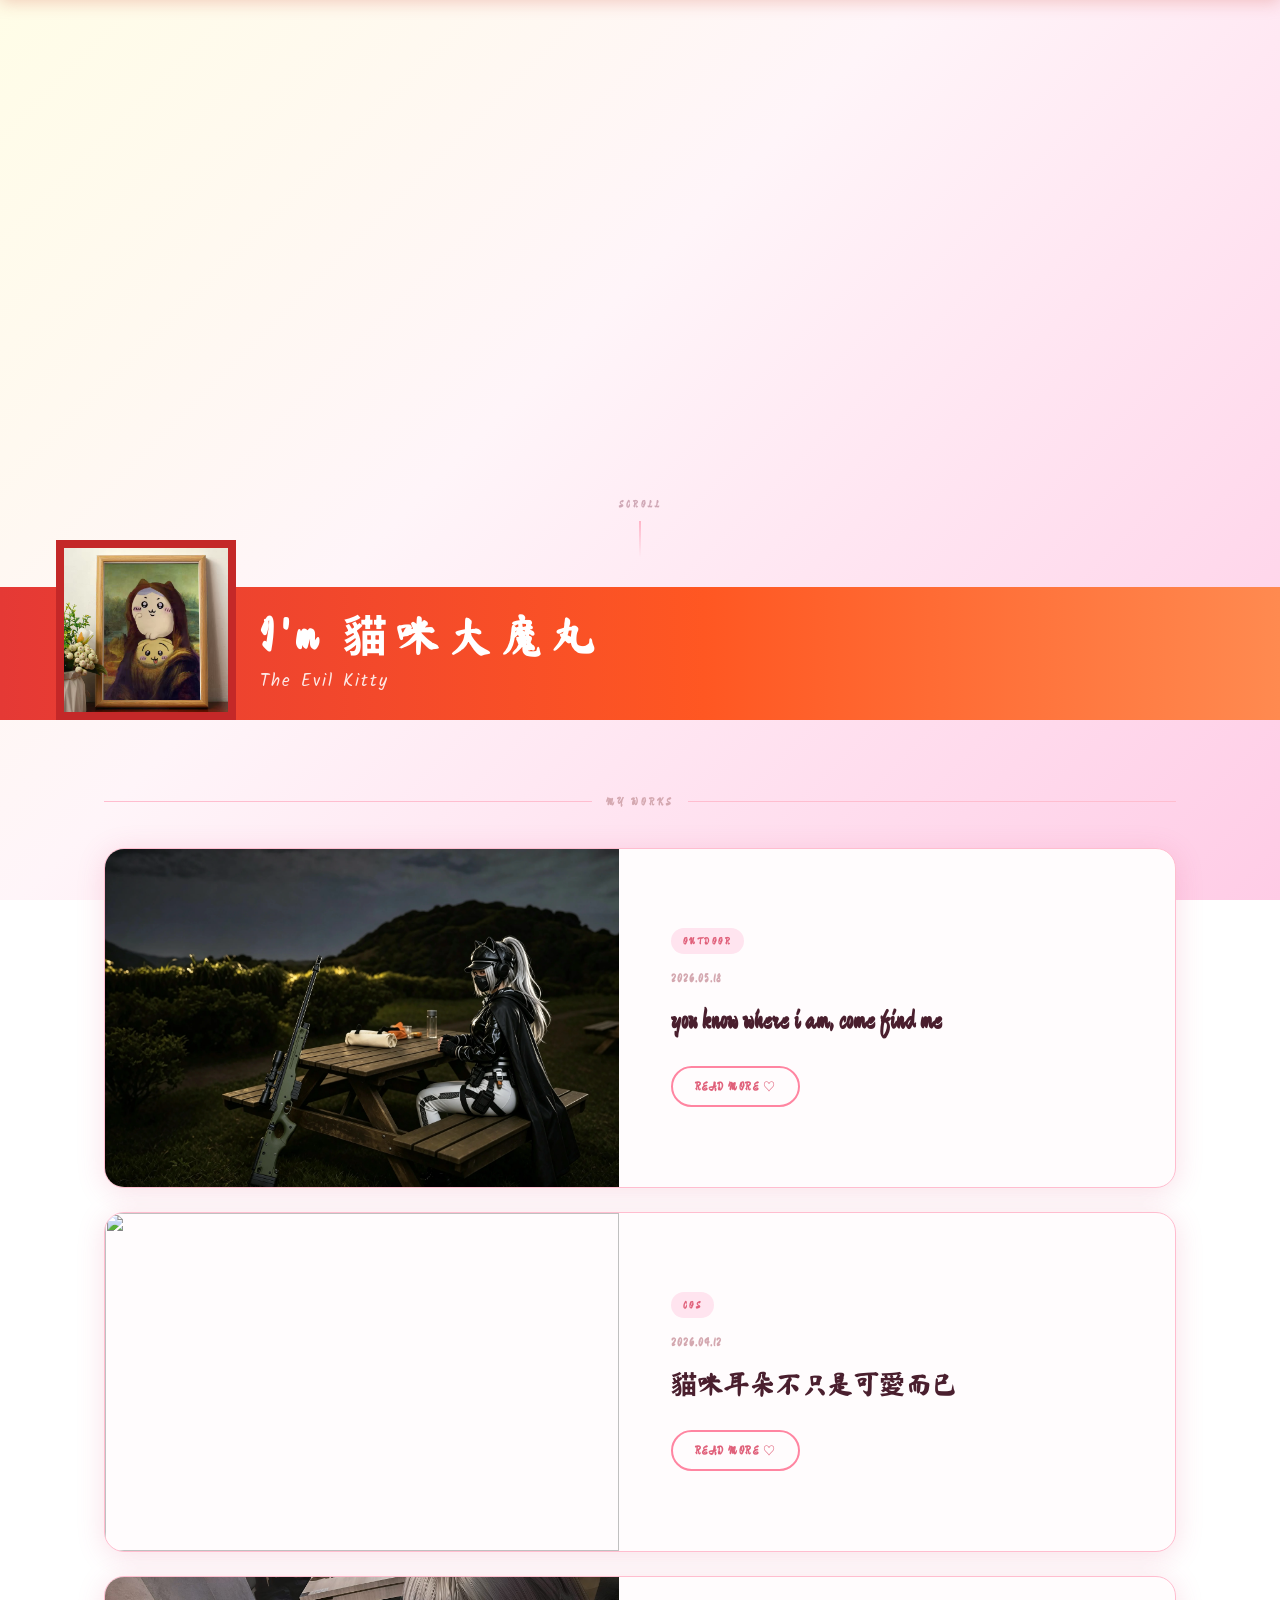
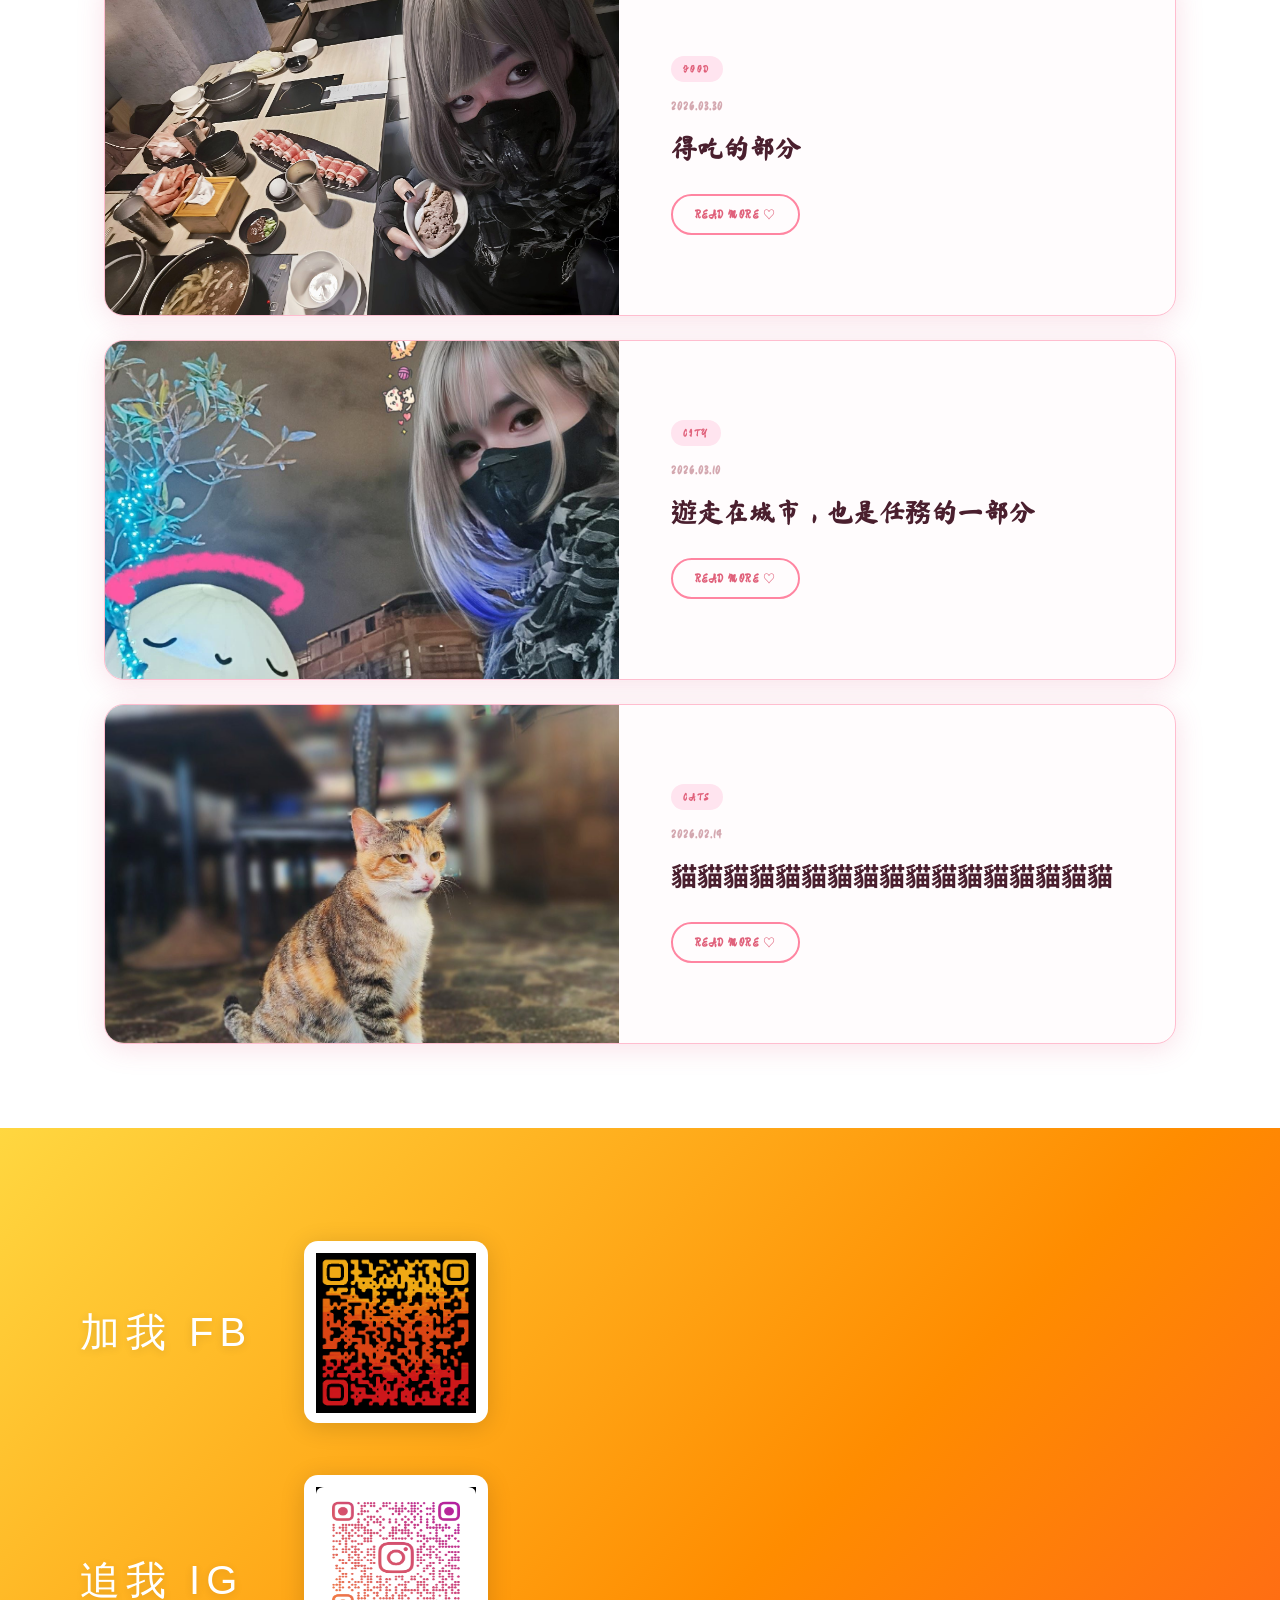
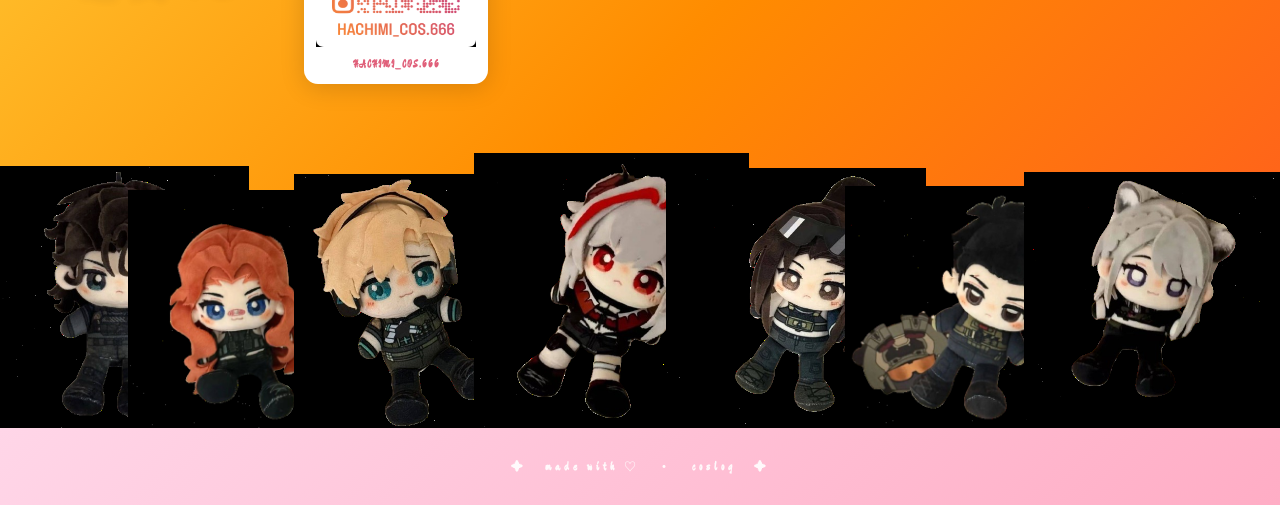
==== commit f764e1b4: "Add files via upload" ====
--- a/blog/index.html
+++ b/blog/index.html
@@ -67,7 +67,7 @@
             <a class="post-banner" href="post-1.html">
                 <div class="banner-image">
                     <img class="slide active" src="../personal_blog/1/1.png" alt="">
-                    <img class="slide" src="../personal_blog/1/2.JPG" alt="">
+                    <img class="slide" src="../personal_blog/1/2.jpg" alt="">
                 </div>
                 <div class="banner-body">
                     <span class="banner-tag">outdoor</span>
@@ -82,7 +82,7 @@
                     <img class="slide active" src="../personal_blog/2/1.jpg" alt="">
                     <img class="slide" src="../personal_blog/2/2.jpg" alt="">
                     <img class="slide" src="../personal_blog/2/3.jpg" alt="">
-                    <img class="slide" src="../personal_blog/2/4.JPG" alt="">
+                    <img class="slide" src="../personal_blog/2/4.jpg" alt="">
                 </div>
                 <div class="banner-body">
                     <span class="banner-tag">cos</span>
@@ -108,7 +108,7 @@
 
             <a class="post-banner" href="post-4.html">
                 <div class="banner-image">
-                    <img class="slide active" src="../personal_blog/4/1.JPG" alt="">
+                    <img class="slide active" src="../personal_blog/4/1.jpg" alt="">
                     <img class="slide" src="../personal_blog/4/2.jpg" alt="">
                     <img class="slide" src="../personal_blog/4/3.jpg" alt="">
                 </div>
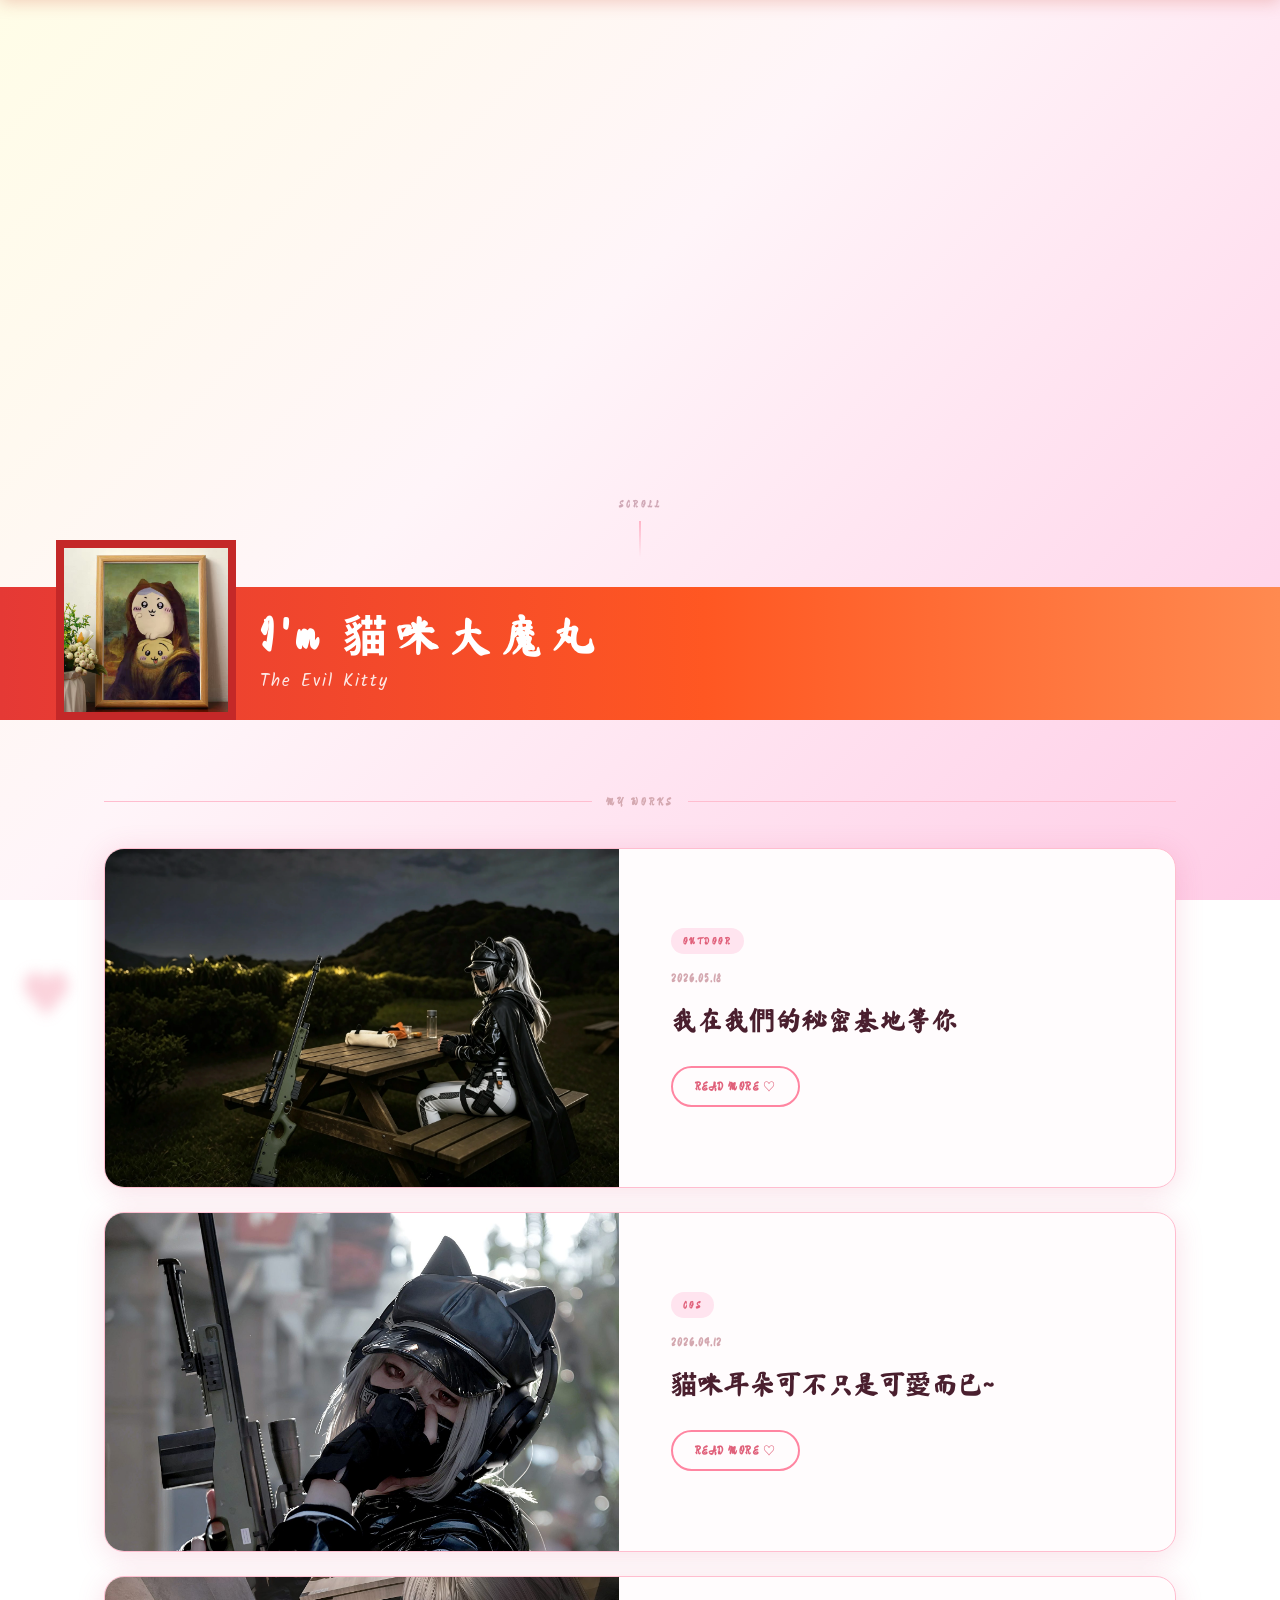
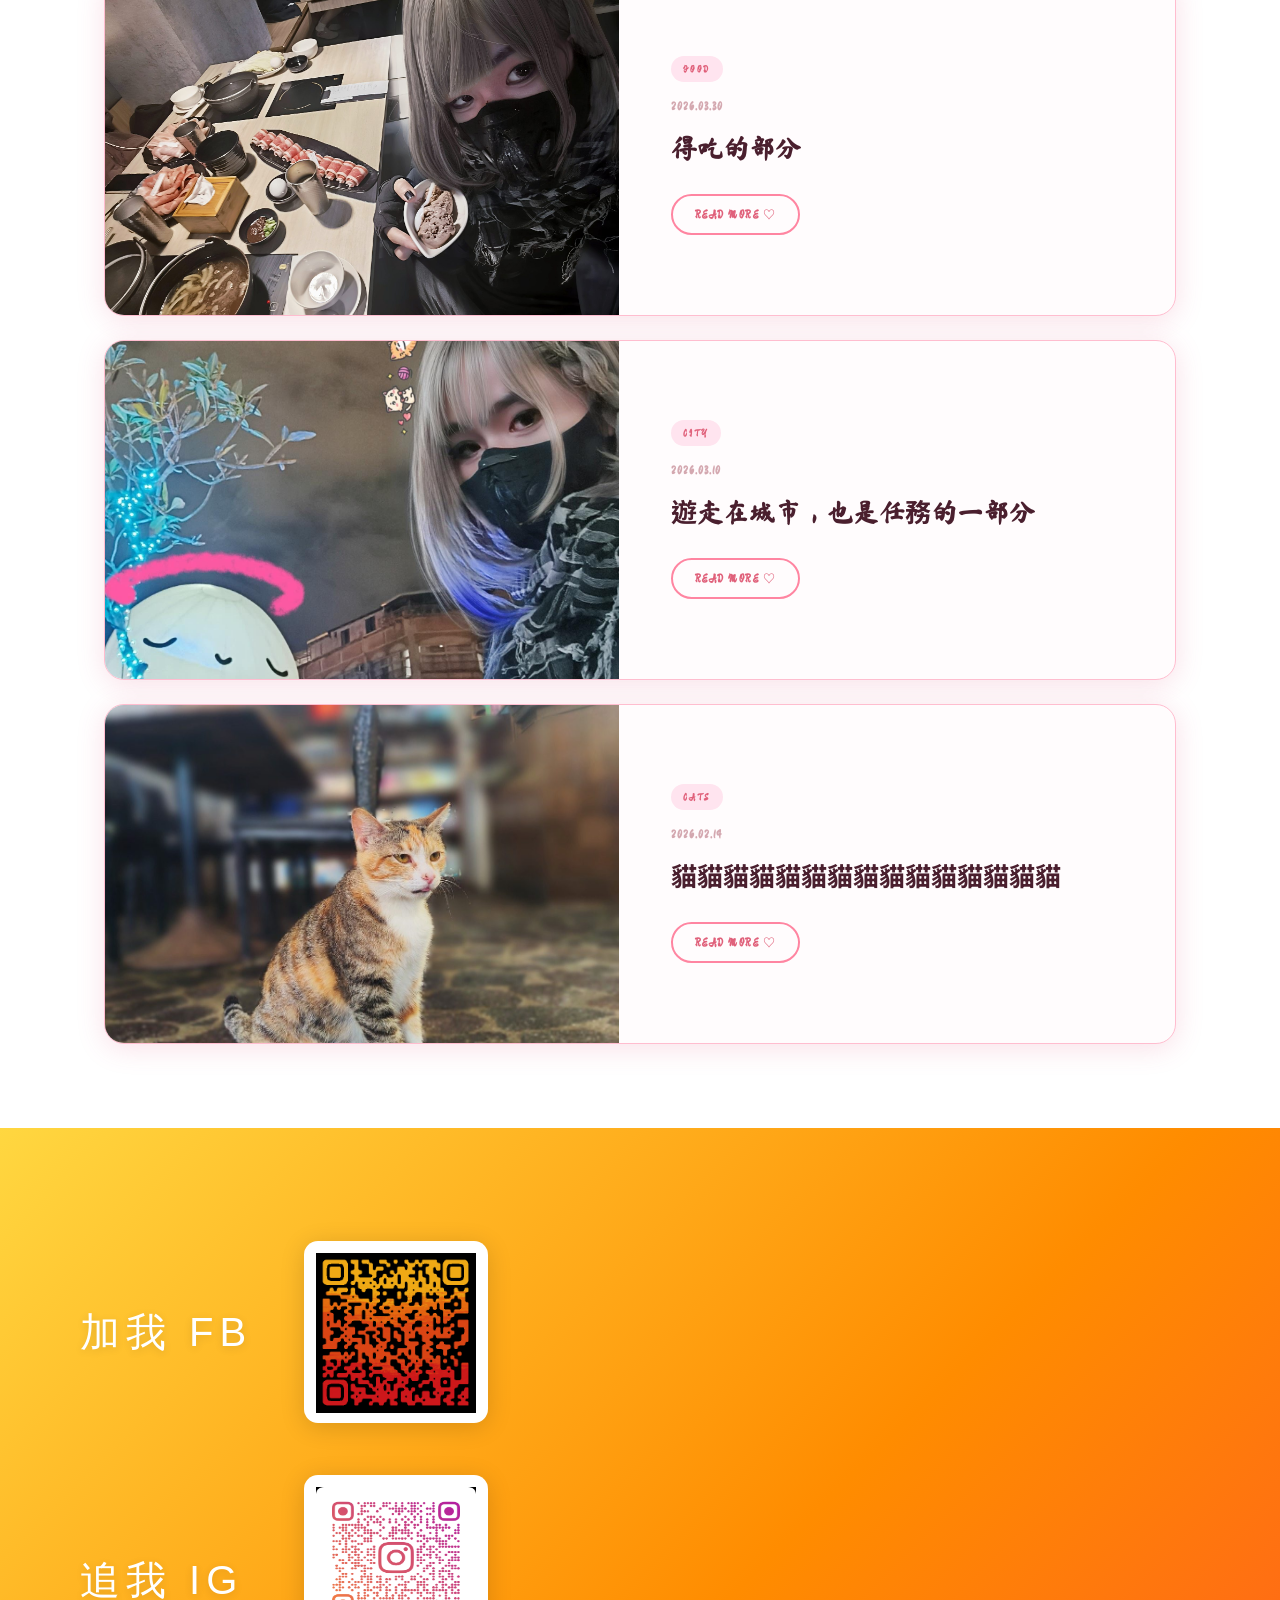
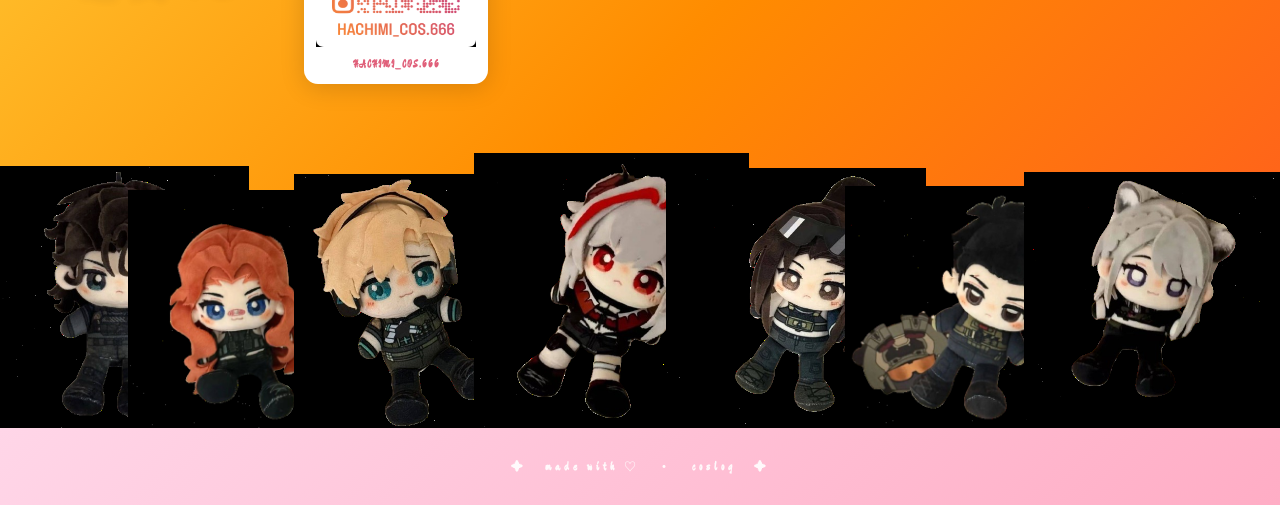
==== commit 9b33a52c: "Add files via upload" ====
--- a/blog/index.html
+++ b/blog/index.html
@@ -338,4 +338,45 @@
         stickyNav.classList.toggle('visible', window.scrollY > 320);
     }, { passive: true });
 
-    /* ---- Hover-triggered loop slideshow -+    /* ---- Hover-triggered loop slideshow ---- */
+    document.querySelectorAll('.banner-image').forEach(function (wrap) {
+        var slides = Array.from(wrap.querySelectorAll('.slide'));
+        if (slides.length <= 1) return;
+        var cur = 0, timer = null;
+
+        wrap.addEventListener('mouseenter', function () {
+            timer = setInterval(function () {
+                slides[cur].classList.remove('active');
+                cur = (cur + 1) % slides.length;
+                slides[cur].classList.add('active');
+            }, 1000);
+        });
+
+        wrap.addEventListener('mouseleave', function () {
+            clearInterval(timer);
+            timer = null;
+            slides[cur].classList.remove('active');
+            cur = 0;
+            slides[0].classList.add('active');
+        });
+    });
+
+    /* ---- Init: restore language & fetch post titles ---- */
+    var savedLang = localStorage.getItem('lang') || 'zh-tw';
+    applyLang(savedLang);
+
+    [1, 2, 3, 4, 5].forEach(function (id) {
+        fetch('../personal_blog/' + id + '/title.txt')
+            .then(function (r) { return r.text(); })
+            .then(function (t) {
+                postTitles[id] = t.split('\n').map(function (l) { return l.trim(); });
+                applyPostTitle(id);
+            })
+            .catch(function () {});
+    });
+
+})();
+</script>
+
+</body>
+</html>
--- a/blog/style.css
+++ b/blog/style.css
@@ -720,7 +720,7 @@
 .post-photo-card {
     position: absolute;
     background: white;
-    padding: 6px;
+    padding: 10px;
     box-shadow: 0 4px 22px rgba(0,0,0,.13);
     transition: box-shadow .3s, transform .3s;
 }
@@ -732,97 +732,97 @@
     object-fit: cover;
 }
 
-/* 2-photo layout — eg/1: two landscape photos staggered */
+/* 2-photo layout — eg/1 */
 .photos-2 .post-photo-card:nth-child(1) {
-    width: 390px; height: 272px;
-    top: 12%; left: 3%;
+    width: 420px; height: 288px;
+    top: 7%; left: 2%;
     transform: rotate(-2deg);
 }
 .photos-2 .post-photo-card:nth-child(1):hover { transform: rotate(-2deg) scale(1.03); box-shadow: 0 10px 36px rgba(0,0,0,.2); }
 .photos-2 .post-photo-card:nth-child(2) {
-    width: 360px; height: 250px;
-    top: 50%; left: 20%;
+    width: 390px; height: 268px;
+    top: 53%; left: 14%;
     transform: rotate(1.5deg);
 }
 .photos-2 .post-photo-card:nth-child(2):hover { transform: rotate(1.5deg) scale(1.03); box-shadow: 0 10px 36px rgba(0,0,0,.2); }
 
-/* 3-photo layout — eg/3: 1 large upper-left + 1 lower-left + 1 right */
+/* 3-photo layout — eg/3 */
 .photos-3 .post-photo-card:nth-child(1) {
-    width: 300px; height: 205px;
-    top: 12%; left: 3%;
+    width: 390px; height: 266px;
+    top: 8%; left: 2%;
     transform: rotate(-1.5deg);
 }
 .photos-3 .post-photo-card:nth-child(1):hover { transform: rotate(-1.5deg) scale(1.03); box-shadow: 0 10px 36px rgba(0,0,0,.2); }
 .photos-3 .post-photo-card:nth-child(2) {
-    width: 220px; height: 290px;
-    top: 16%; left: 38%;
+    width: 284px; height: 374px;
+    top: 12%; left: 38%;
     transform: rotate(2deg);
 }
 .photos-3 .post-photo-card:nth-child(2):hover { transform: rotate(2deg) scale(1.03); box-shadow: 0 10px 36px rgba(0,0,0,.2); }
 .photos-3 .post-photo-card:nth-child(3) {
-    width: 270px; height: 190px;
-    top: 54%; left: 10%;
+    width: 352px; height: 248px;
+    top: 54%; left: 4%;
     transform: rotate(1deg);
 }
 .photos-3 .post-photo-card:nth-child(3):hover { transform: rotate(1deg) scale(1.03); box-shadow: 0 10px 36px rgba(0,0,0,.2); }
 
-/* 4-photo layout — eg/2: 1 tall portrait left + 3 arranged right */
+/* 4-photo layout — eg/2 */
 .photos-4 .post-photo-card:nth-child(1) {
-    width: 168px; height: 380px;
-    top: 8%; left: 2%;
+    width: 200px; height: 440px;
+    top: 5%; left: 2%;
     transform: rotate(-2deg);
 }
 .photos-4 .post-photo-card:nth-child(1):hover { transform: rotate(-2deg) scale(1.03); box-shadow: 0 10px 36px rgba(0,0,0,.2); }
 .photos-4 .post-photo-card:nth-child(2) {
-    width: 178px; height: 320px;
-    top: 5%; left: 28%;
+    width: 212px; height: 372px;
+    top: 4%; left: 30%;
     transform: rotate(1.5deg);
 }
 .photos-4 .post-photo-card:nth-child(2):hover { transform: rotate(1.5deg) scale(1.03); box-shadow: 0 10px 36px rgba(0,0,0,.2); }
 .photos-4 .post-photo-card:nth-child(3) {
-    width: 158px; height: 220px;
-    top: 12%; left: 52%;
+    width: 188px; height: 262px;
+    top: 10%; left: 55%;
     transform: rotate(-1deg);
 }
 .photos-4 .post-photo-card:nth-child(3):hover { transform: rotate(-1deg) scale(1.03); box-shadow: 0 10px 36px rgba(0,0,0,.2); }
 .photos-4 .post-photo-card:nth-child(4) {
-    width: 200px; height: 155px;
-    top: 54%; left: 32%;
+    width: 248px; height: 188px;
+    top: 56%; left: 30%;
     transform: rotate(2deg);
 }
 .photos-4 .post-photo-card:nth-child(4):hover { transform: rotate(2deg) scale(1.03); box-shadow: 0 10px 36px rgba(0,0,0,.2); }
 
-/* 5-photo layout — eg/5: 2-row grid */
+/* 5-photo layout — eg/5: row1=3, row2=2 */
 .photos-5 .post-photo-card:nth-child(1) {
-    width: 210px; height: 148px;
-    top: 8%; left: 2%;
+    width: 266px; height: 192px;
+    top: 5%; left: 1%;
     transform: rotate(-1.5deg);
 }
 .photos-5 .post-photo-card:nth-child(1):hover { transform: rotate(-1.5deg) scale(1.03); box-shadow: 0 10px 36px rgba(0,0,0,.2); }
 .photos-5 .post-photo-card:nth-child(2) {
-    width: 195px; height: 148px;
-    top: 8%; left: 38%;
+    width: 250px; height: 196px;
+    top: 4%; left: 35%;
     transform: rotate(1deg);
 }
 .photos-5 .post-photo-card:nth-child(2):hover { transform: rotate(1deg) scale(1.03); box-shadow: 0 10px 36px rgba(0,0,0,.2); }
 .photos-5 .post-photo-card:nth-child(3) {
-    width: 175px; height: 175px;
-    top: 44%; left: 2%;
+    width: 228px; height: 192px;
+    top: 6%; left: 65%;
+    transform: rotate(-1deg);
+}
+.photos-5 .post-photo-card:nth-child(3):hover { transform: rotate(-1deg) scale(1.03); box-shadow: 0 10px 36px rgba(0,0,0,.2); }
+.photos-5 .post-photo-card:nth-child(4) {
+    width: 306px; height: 218px;
+    top: 52%; left: 1%;
     transform: rotate(2deg);
 }
-.photos-5 .post-photo-card:nth-child(3):hover { transform: rotate(2deg) scale(1.03); box-shadow: 0 10px 36px rgba(0,0,0,.2); }
-.photos-5 .post-photo-card:nth-child(4) {
-    width: 185px; height: 165px;
-    top: 44%; left: 32%;
+.photos-5 .post-photo-card:nth-child(4):hover { transform: rotate(2deg) scale(1.03); box-shadow: 0 10px 36px rgba(0,0,0,.2); }
+.photos-5 .post-photo-card:nth-child(5) {
+    width: 278px; height: 224px;
+    top: 52%; left: 46%;
     transform: rotate(-1deg);
 }
-.photos-5 .post-photo-card:nth-child(4):hover { transform: rotate(-1deg) scale(1.03); box-shadow: 0 10px 36px rgba(0,0,0,.2); }
-.photos-5 .post-photo-card:nth-child(5) {
-    width: 165px; height: 200px;
-    top: 28%; left: 68%;
-    transform: rotate(1.5deg);
-}
-.photos-5 .post-photo-card:nth-child(5):hover { transform: rotate(1.5deg) scale(1.03); box-shadow: 0 10px 36px rgba(0,0,0,.2); }
+.photos-5 .post-photo-card:nth-child(5):hover { transform: rotate(-1deg) scale(1.03); box-shadow: 0 10px 36px rgba(0,0,0,.2); }
 
 /* warm-bg variant for post-4 (city/orange theme matching eg/4) */
 .post-eg-layout.warm-bg {
@@ -832,20 +832,20 @@
 
 /* eg/4: 3 tall portrait photos side by side */
 .warm-bg .photos-3 .post-photo-card:nth-child(1) {
-    width: 172px; height: 300px;
-    top: 10%; left: 3%;
+    width: 232px; height: 404px;
+    top: 8%; left: 3%;
     transform: rotate(-2.5deg);
 }
 .warm-bg .photos-3 .post-photo-card:nth-child(1):hover { transform: rotate(-2.5deg) scale(1.03); box-shadow: 0 10px 36px rgba(0,0,0,.2); }
 .warm-bg .photos-3 .post-photo-card:nth-child(2) {
-    width: 172px; height: 290px;
-    top: 8%; left: 31%;
+    width: 232px; height: 390px;
+    top: 6%; left: 32%;
     transform: rotate(1deg);
 }
 .warm-bg .photos-3 .post-photo-card:nth-child(2):hover { transform: rotate(1deg) scale(1.03); box-shadow: 0 10px 36px rgba(0,0,0,.2); }
 .warm-bg .photos-3 .post-photo-card:nth-child(3) {
-    width: 162px; height: 275px;
-    top: 12%; left: 57%;
+    width: 218px; height: 370px;
+    top: 10%; left: 58%;
     transform: rotate(-1.5deg);
 }
 .warm-bg .photos-3 .post-photo-card:nth-child(3):hover { transform: rotate(-1.5deg) scale(1.03); box-shadow: 0 10px 36px rgba(0,0,0,.2); }
